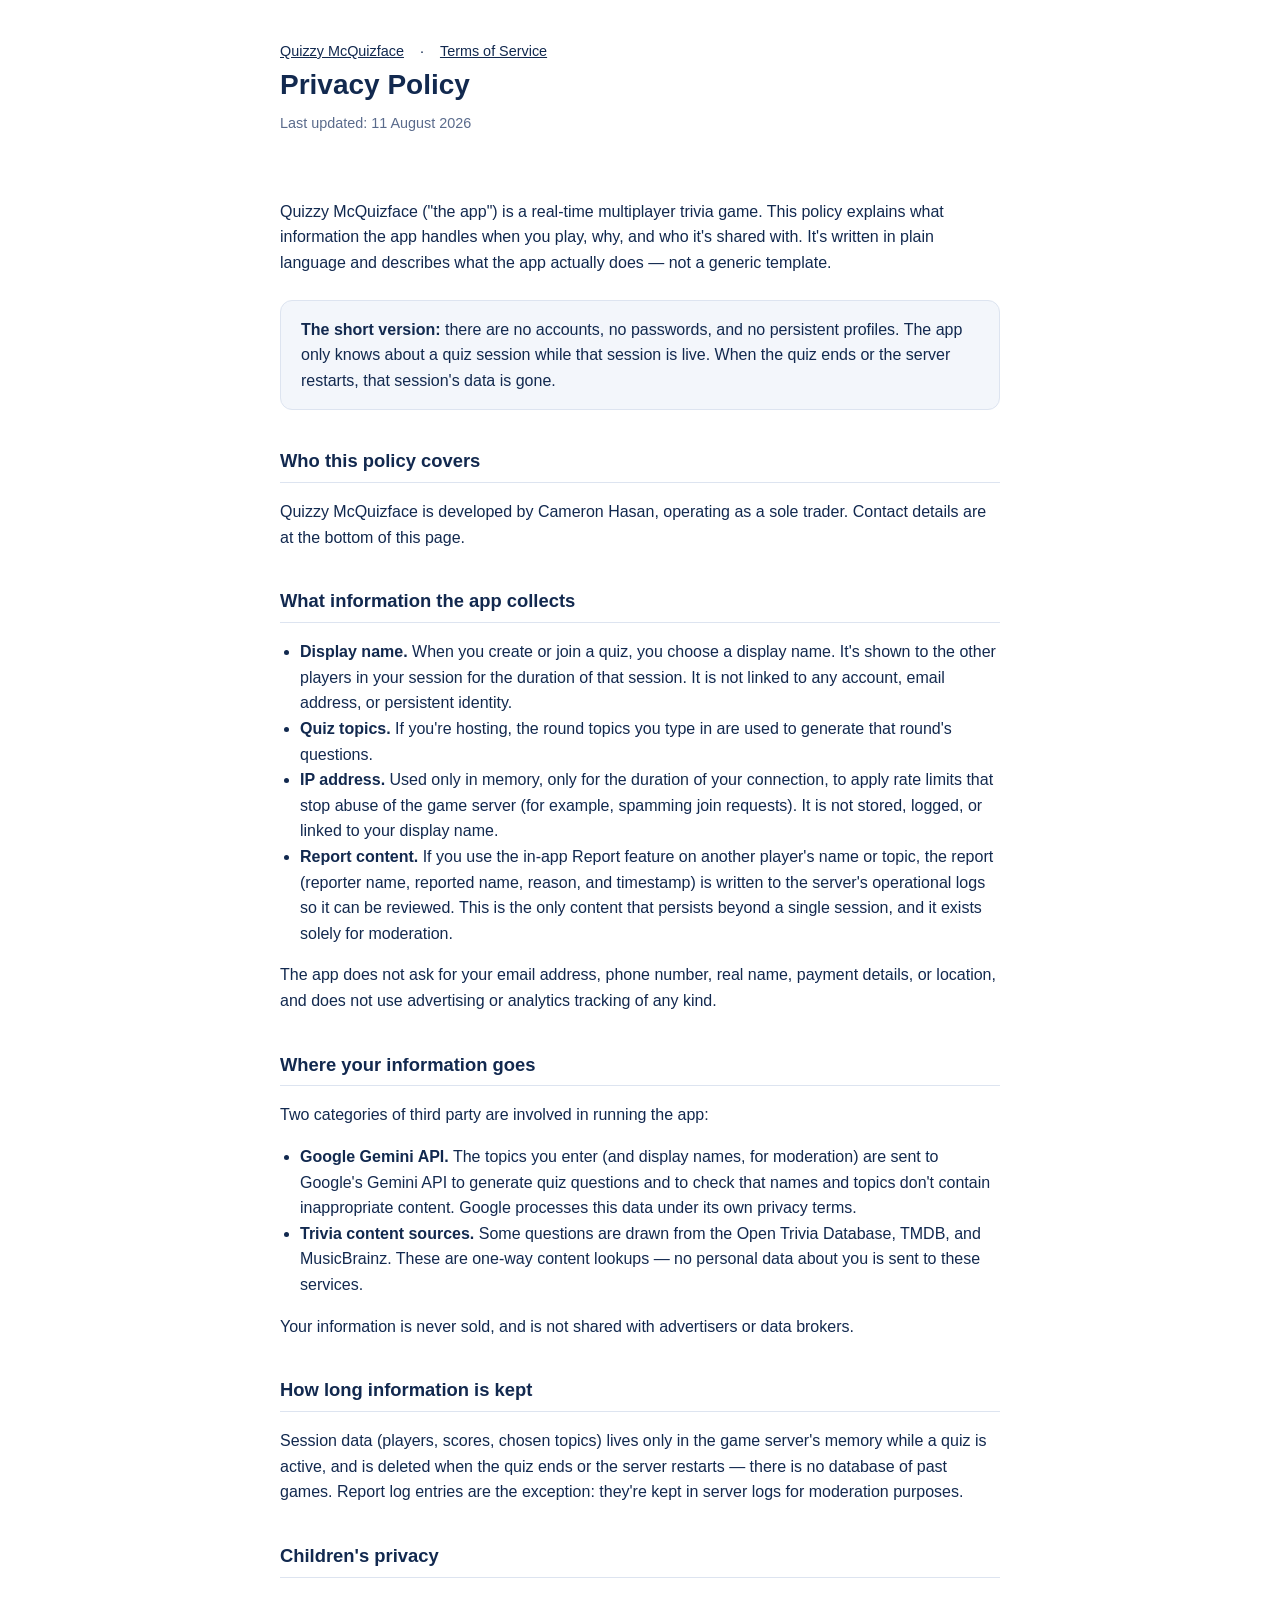
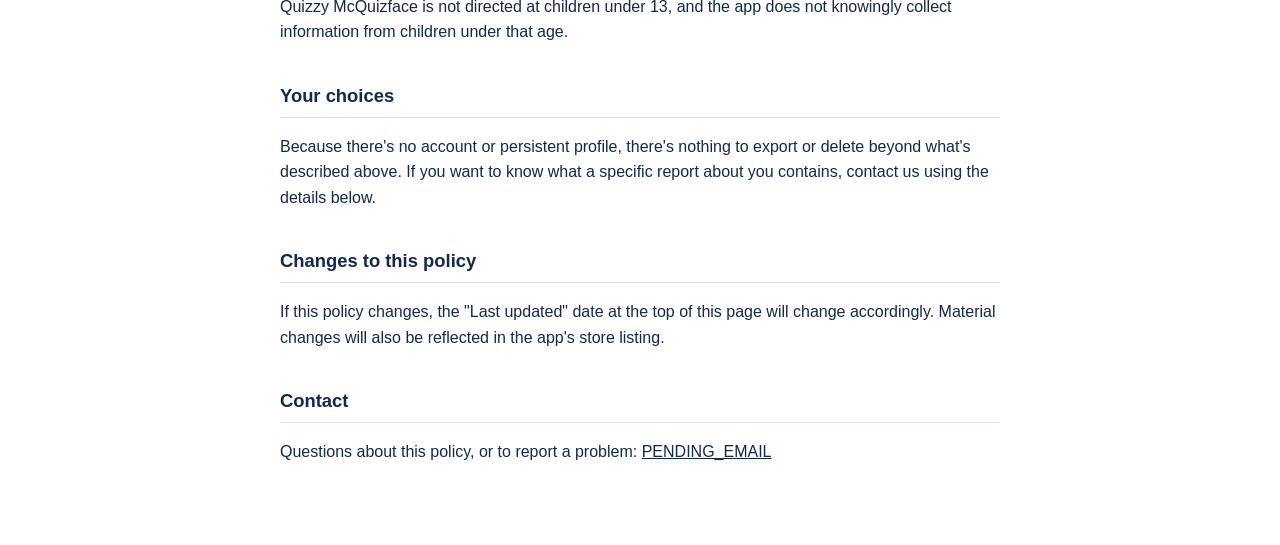
==== privacy.html @ 9223254a "Add Privacy Policy and Terms of Service for Quizzy McQuizface" ====
<!doctype html>
<html lang="en">
<head>
<meta charset="utf-8" />
<meta name="viewport" content="width=device-width, initial-scale=1" />
<title>Privacy Policy — Quizzy McQuizface</title>
<link rel="stylesheet" href="style.css" />
</head>
<body>
<main>
<header>
<div class="nav"><a href="index.html">Quizzy McQuizface</a> · <a href="terms.html">Terms of Service</a></div>
<h1>Privacy Policy</h1>
<p class="updated">Last updated: 11 August 2026</p>
</header>

<p>Quizzy McQuizface ("the app") is a real-time multiplayer trivia game. This policy explains what information the
app handles when you play, why, and who it's shared with. It's written in plain language and describes what the
app actually does — not a generic template.</p>

<div class="card">
<strong>The short version:</strong> there are no accounts, no passwords, and no persistent profiles. The app only
knows about a quiz session while that session is live. When the quiz ends or the server restarts, that session's
data is gone.
</div>

<h2>Who this policy covers</h2>
<p>Quizzy McQuizface is developed by Cameron Hasan, operating as a sole trader. Contact details are at the bottom
of this page.</p>

<h2>What information the app collects</h2>
<ul>
<li><strong>Display name.</strong> When you create or join a quiz, you choose a display name. It's shown to the
other players in your session for the duration of that session. It is not linked to any account, email address,
or persistent identity.</li>
<li><strong>Quiz topics.</strong> If you're hosting, the round topics you type in are used to generate that
round's questions.</li>
<li><strong>IP address.</strong> Used only in memory, only for the duration of your connection, to apply rate
limits that stop abuse of the game server (for example, spamming join requests). It is not stored, logged, or
linked to your display name.</li>
<li><strong>Report content.</strong> If you use the in-app Report feature on another player's name or topic, the
report (reporter name, reported name, reason, and timestamp) is written to the server's operational logs so it
can be reviewed. This is the only content that persists beyond a single session, and it exists solely for
moderation.</li>
</ul>
<p>The app does not ask for your email address, phone number, real name, payment details, or location, and does
not use advertising or analytics tracking of any kind.</p>

<h2>Where your information goes</h2>
<p>Two categories of third party are involved in running the app:</p>
<ul>
<li><strong>Google Gemini API.</strong> The topics you enter (and display names, for moderation) are sent to
Google's Gemini API to generate quiz questions and to check that names and topics don't contain inappropriate
content. Google processes this data under its own privacy terms.</li>
<li><strong>Trivia content sources.</strong> Some questions are drawn from the Open Trivia Database, TMDB, and
MusicBrainz. These are one-way content lookups — no personal data about you is sent to these services.</li>
</ul>
<p>Your information is never sold, and is not shared with advertisers or data brokers.</p>

<h2>How long information is kept</h2>
<p>Session data (players, scores, chosen topics) lives only in the game server's memory while a quiz is active,
and is deleted when the quiz ends or the server restarts — there is no database of past games. Report log entries
are the exception: they're kept in server logs for moderation purposes.</p>

<h2>Children's privacy</h2>
<p>Quizzy McQuizface is not directed at children under 13, and the app does not knowingly collect information
from children under that age.</p>

<h2>Your choices</h2>
<p>Because there's no account or persistent profile, there's nothing to export or delete beyond what's described
above. If you want to know what a specific report about you contains, contact us using the details below.</p>

<h2>Changes to this policy</h2>
<p>If this policy changes, the "Last updated" date at the top of this page will change accordingly. Material
changes will also be reflected in the app's store listing.</p>

<h2>Contact</h2>
<p>Questions about this policy, or to report a problem: <a href="mailto:PENDING_EMAIL">PENDING_EMAIL</a></p>
</main>
</body>
</html>
---- style.css ----
:root {
  color-scheme: light dark;
  --bg: #ffffff;
  --fg: #12294f;
  --muted: #5a6b8c;
  --accent: #12294f;
  --card: #f3f6fb;
  --border: #dde4f0;
}

@media (prefers-color-scheme: dark) {
  :root {
    --bg: #0d1220;
    --fg: #eef2fb;
    --muted: #9aa9c7;
    --accent: #8fb4ff;
    --card: #161d33;
    --border: #263257;
  }
}

* { box-sizing: border-box; }

body {
  margin: 0;
  padding: 0 1.25rem 4rem;
  background: var(--bg);
  color: var(--fg);
  font-family: -apple-system, BlinkMacSystemFont, "Segoe UI", Roboto, Helvetica, Arial, sans-serif;
  line-height: 1.6;
}

main {
  max-width: 720px;
  margin: 0 auto;
}

header {
  padding: 2.5rem 0 1rem;
}

h1 {
  font-size: 1.75rem;
  margin: 0 0 0.25rem;
}

.updated {
  color: var(--muted);
  font-size: 0.9rem;
  margin: 0 0 2rem;
}

h2 {
  font-size: 1.15rem;
  margin-top: 2.25rem;
  border-bottom: 1px solid var(--border);
  padding-bottom: 0.4rem;
}

a { color: var(--accent); }

.nav {
  display: flex;
  gap: 1rem;
  font-size: 0.9rem;
}

ul { padding-left: 1.25rem; }

.card {
  background: var(--card);
  border: 1px solid var(--border);
  border-radius: 12px;
  padding: 1rem 1.25rem;
  margin: 1.5rem 0;
}
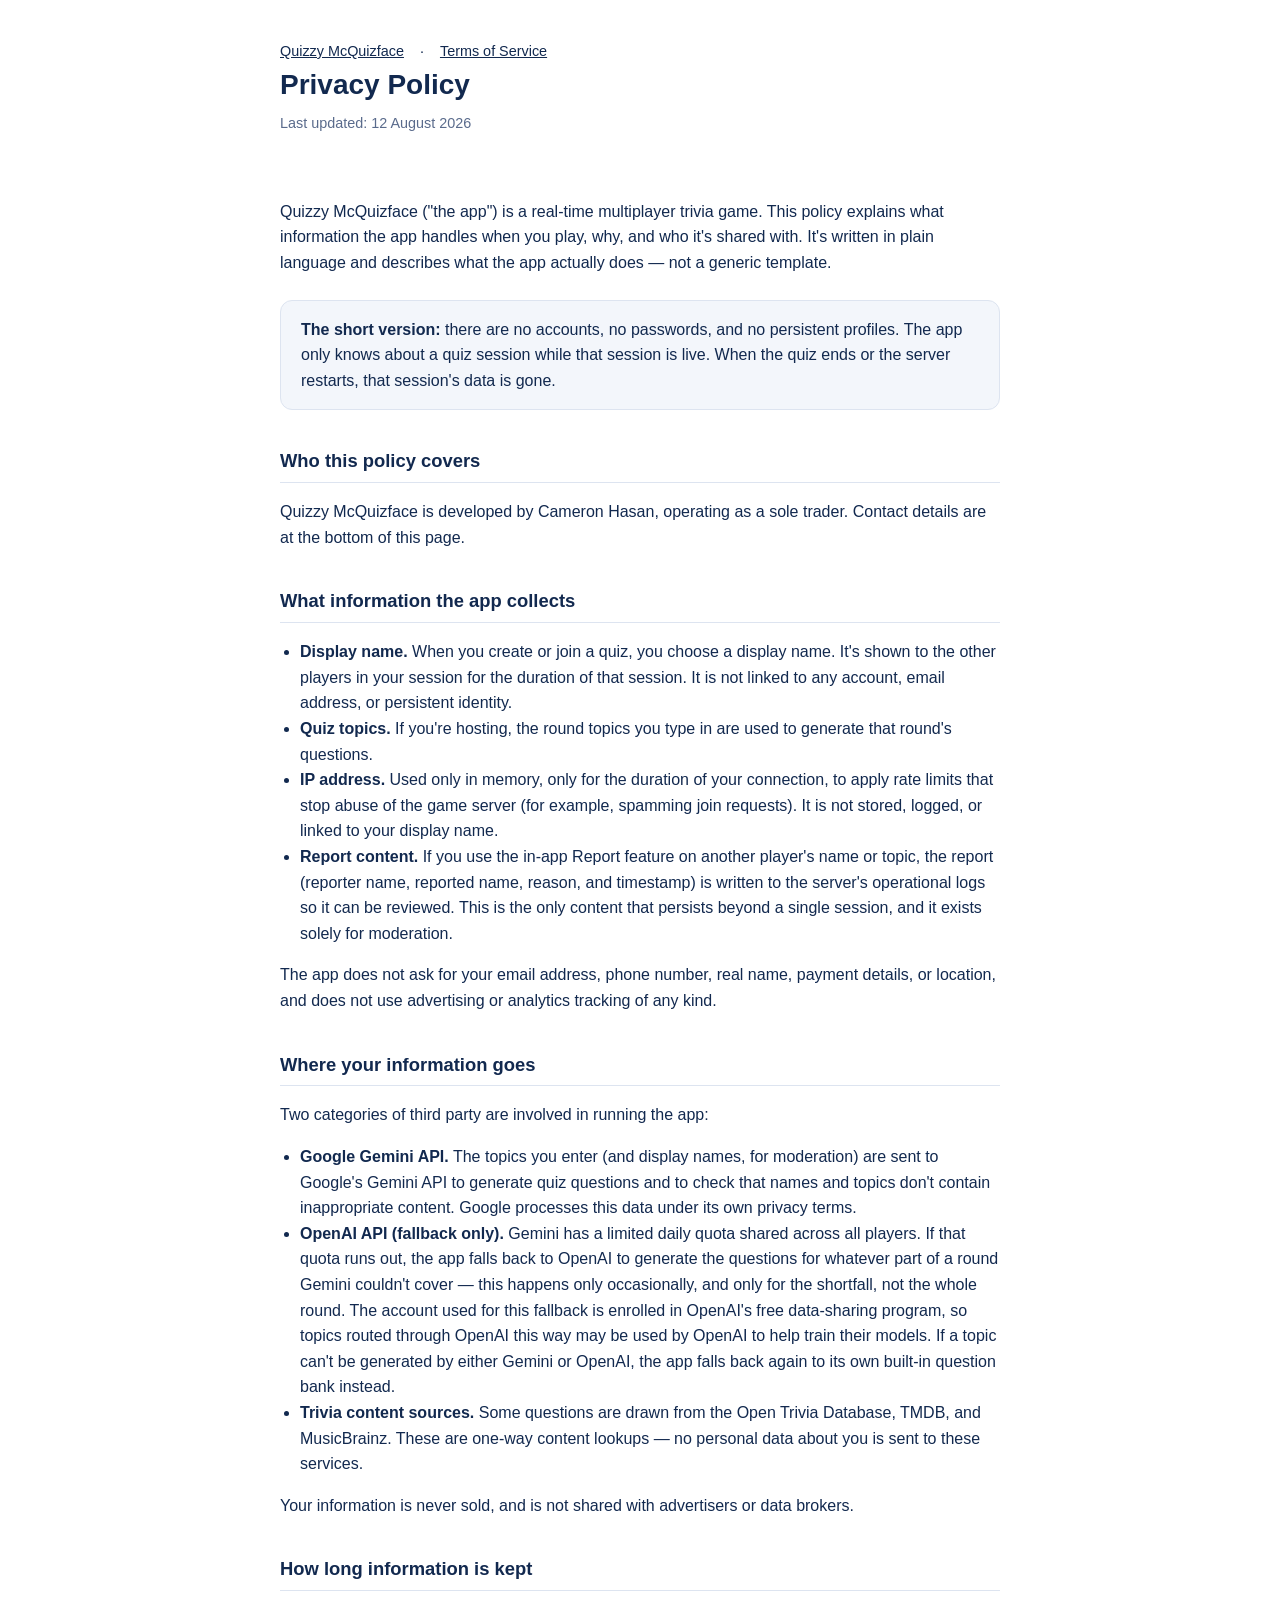
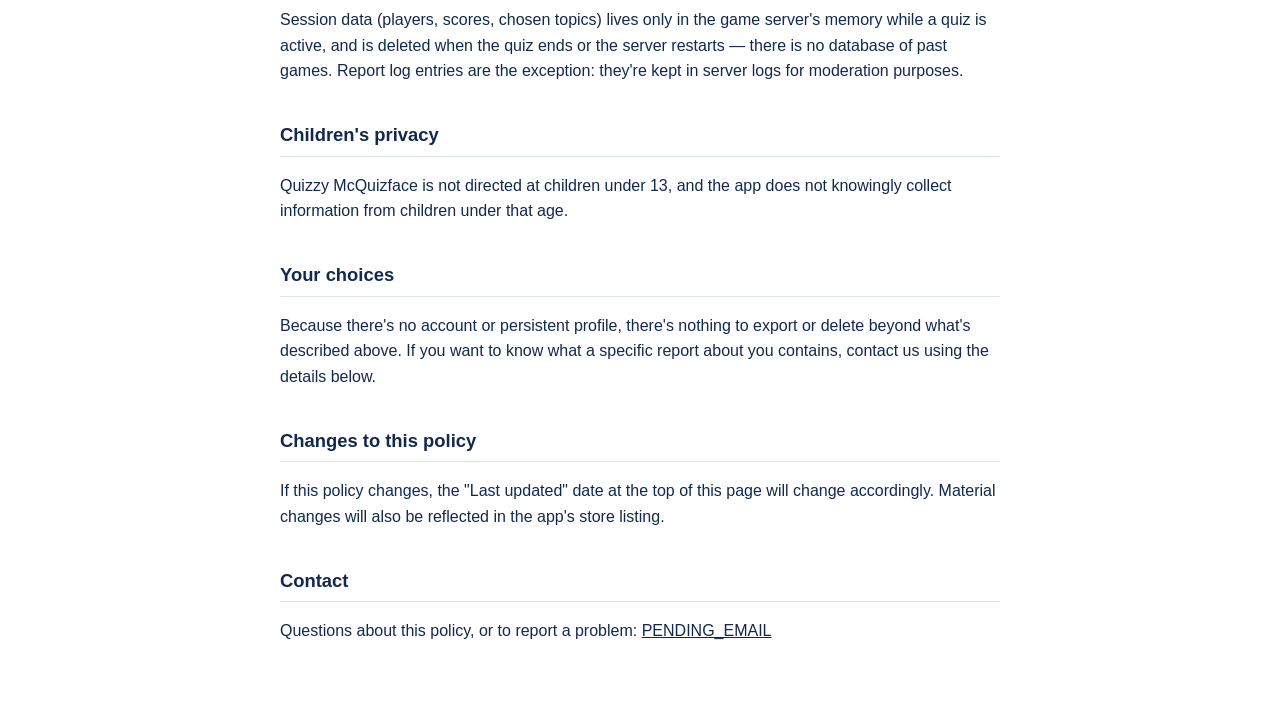
==== commit fd73155c: "Disclose OpenAI fallback for question generation" ====
--- a/privacy.html
+++ b/privacy.html
@@ -4,14 +4,14 @@
 <meta charset="utf-8" />
 <meta name="viewport" content="width=device-width, initial-scale=1" />
 <title>Privacy Policy — Quizzy McQuizface</title>
-<link rel="stylesheet" href="style.css" />
+<link rel="stylesheet" href="style.css?v=2" />
 </head>
 <body>
 <main>
 <header>
 <div class="nav"><a href="index.html">Quizzy McQuizface</a> · <a href="terms.html">Terms of Service</a></div>
 <h1>Privacy Policy</h1>
-<p class="updated">Last updated: 11 August 2026</p>
+<p class="updated">Last updated: 12 August 2026</p>
 </header>
 
 <p>Quizzy McQuizface ("the app") is a real-time multiplayer trivia game. This policy explains what information the
@@ -52,6 +52,12 @@
 <li><strong>Google Gemini API.</strong> The topics you enter (and display names, for moderation) are sent to
 Google's Gemini API to generate quiz questions and to check that names and topics don't contain inappropriate
 content. Google processes this data under its own privacy terms.</li>
+<li><strong>OpenAI API (fallback only).</strong> Gemini has a limited daily quota shared across all players. If
+that quota runs out, the app falls back to OpenAI to generate the questions for whatever part of a round Gemini
+couldn't cover — this happens only occasionally, and only for the shortfall, not the whole round. The account used
+for this fallback is enrolled in OpenAI's free data-sharing program, so topics routed through OpenAI this way may
+be used by OpenAI to help train their models. If a topic can't be generated by either Gemini or OpenAI, the app
+falls back again to its own built-in question bank instead.</li>
 <li><strong>Trivia content sources.</strong> Some questions are drawn from the Open Trivia Database, TMDB, and
 MusicBrainz. These are one-way content lookups — no personal data about you is sent to these services.</li>
 </ul>
--- a/style.css
+++ b/style.css
@@ -1,5 +1,4 @@
 :root {
-  color-scheme: light dark;
   --bg: #ffffff;
   --fg: #12294f;
   --muted: #5a6b8c;
@@ -8,27 +7,22 @@
   --border: #dde4f0;
 }
 
-@media (prefers-color-scheme: dark) {
-  :root {
-    --bg: #0d1220;
-    --fg: #eef2fb;
-    --muted: #9aa9c7;
-    --accent: #8fb4ff;
-    --card: #161d33;
-    --border: #263257;
-  }
+* { box-sizing: border-box; }
+
+html {
+  background: #ffffff;
 }
-
-* { box-sizing: border-box; }
 
 body {
   margin: 0;
   padding: 0 1.25rem 4rem;
-  background: var(--bg);
-  color: var(--fg);
+  background: var(--bg) !important;
+  color: var(--fg) !important;
   font-family: -apple-system, BlinkMacSystemFont, "Segoe UI", Roboto, Helvetica, Arial, sans-serif;
   line-height: 1.6;
 }
+
+h1, h2, p, li, a, .updated { color: inherit; }
 
 main {
   max-width: 720px;
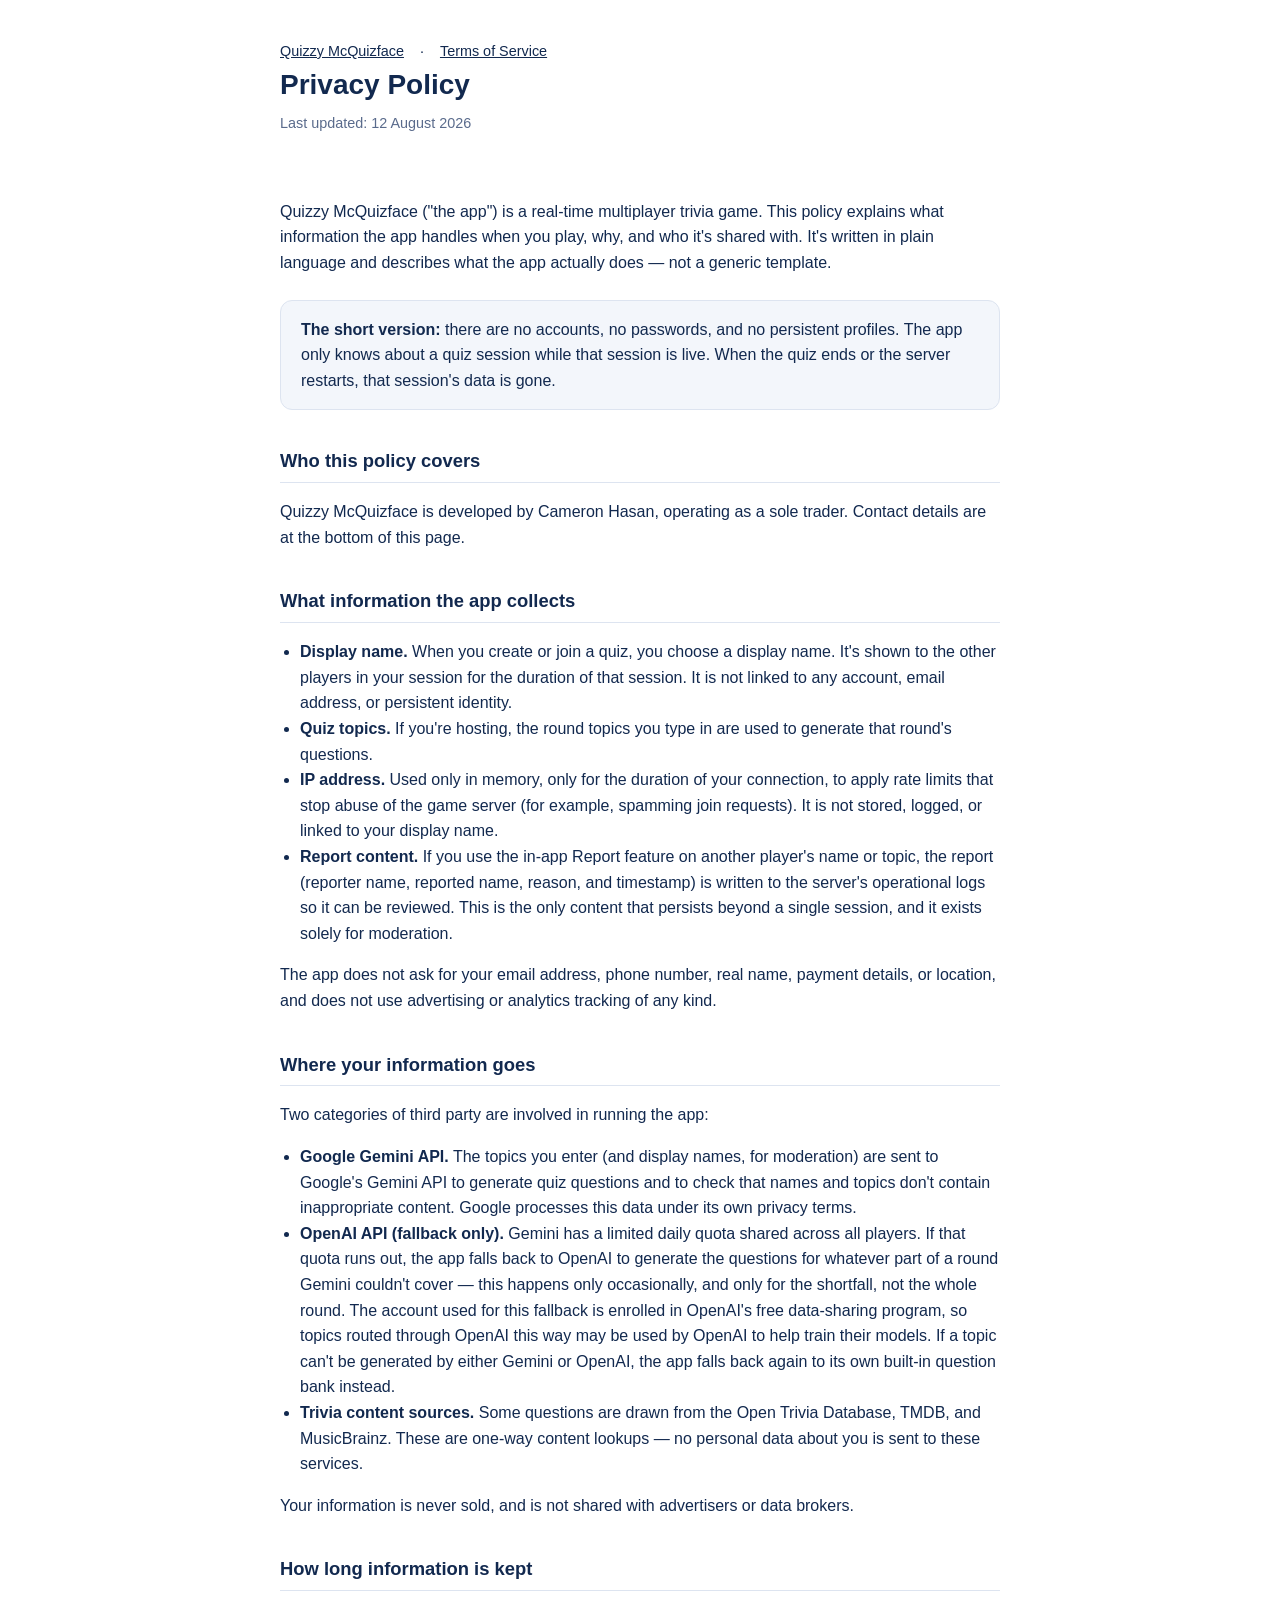
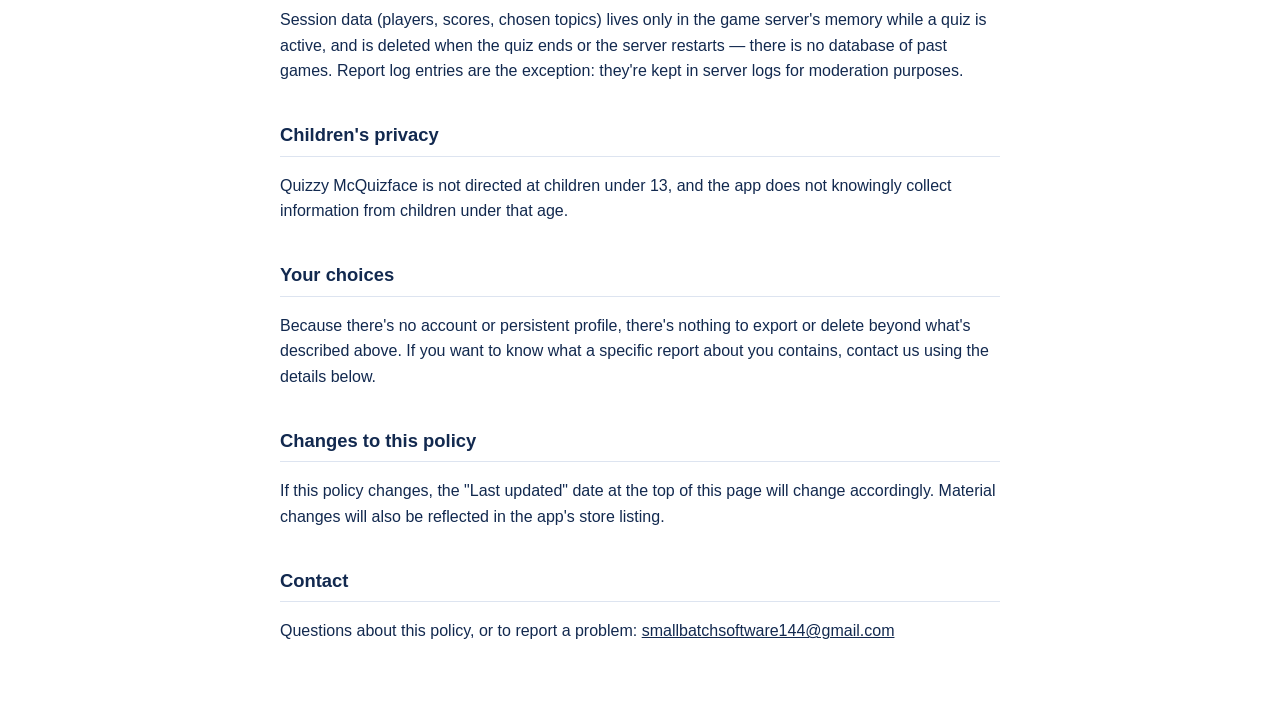
==== commit ce082b8c: "Add real support/abuse-report contact email" ====
--- a/privacy.html
+++ b/privacy.html
@@ -81,7 +81,7 @@
 changes will also be reflected in the app's store listing.</p>
 
 <h2>Contact</h2>
-<p>Questions about this policy, or to report a problem: <a href="mailto:PENDING_EMAIL">PENDING_EMAIL</a></p>
+<p>Questions about this policy, or to report a problem: <a href="mailto:smallbatchsoftware144@gmail.com">smallbatchsoftware144@gmail.com</a></p>
 </main>
 </body>
 </html>
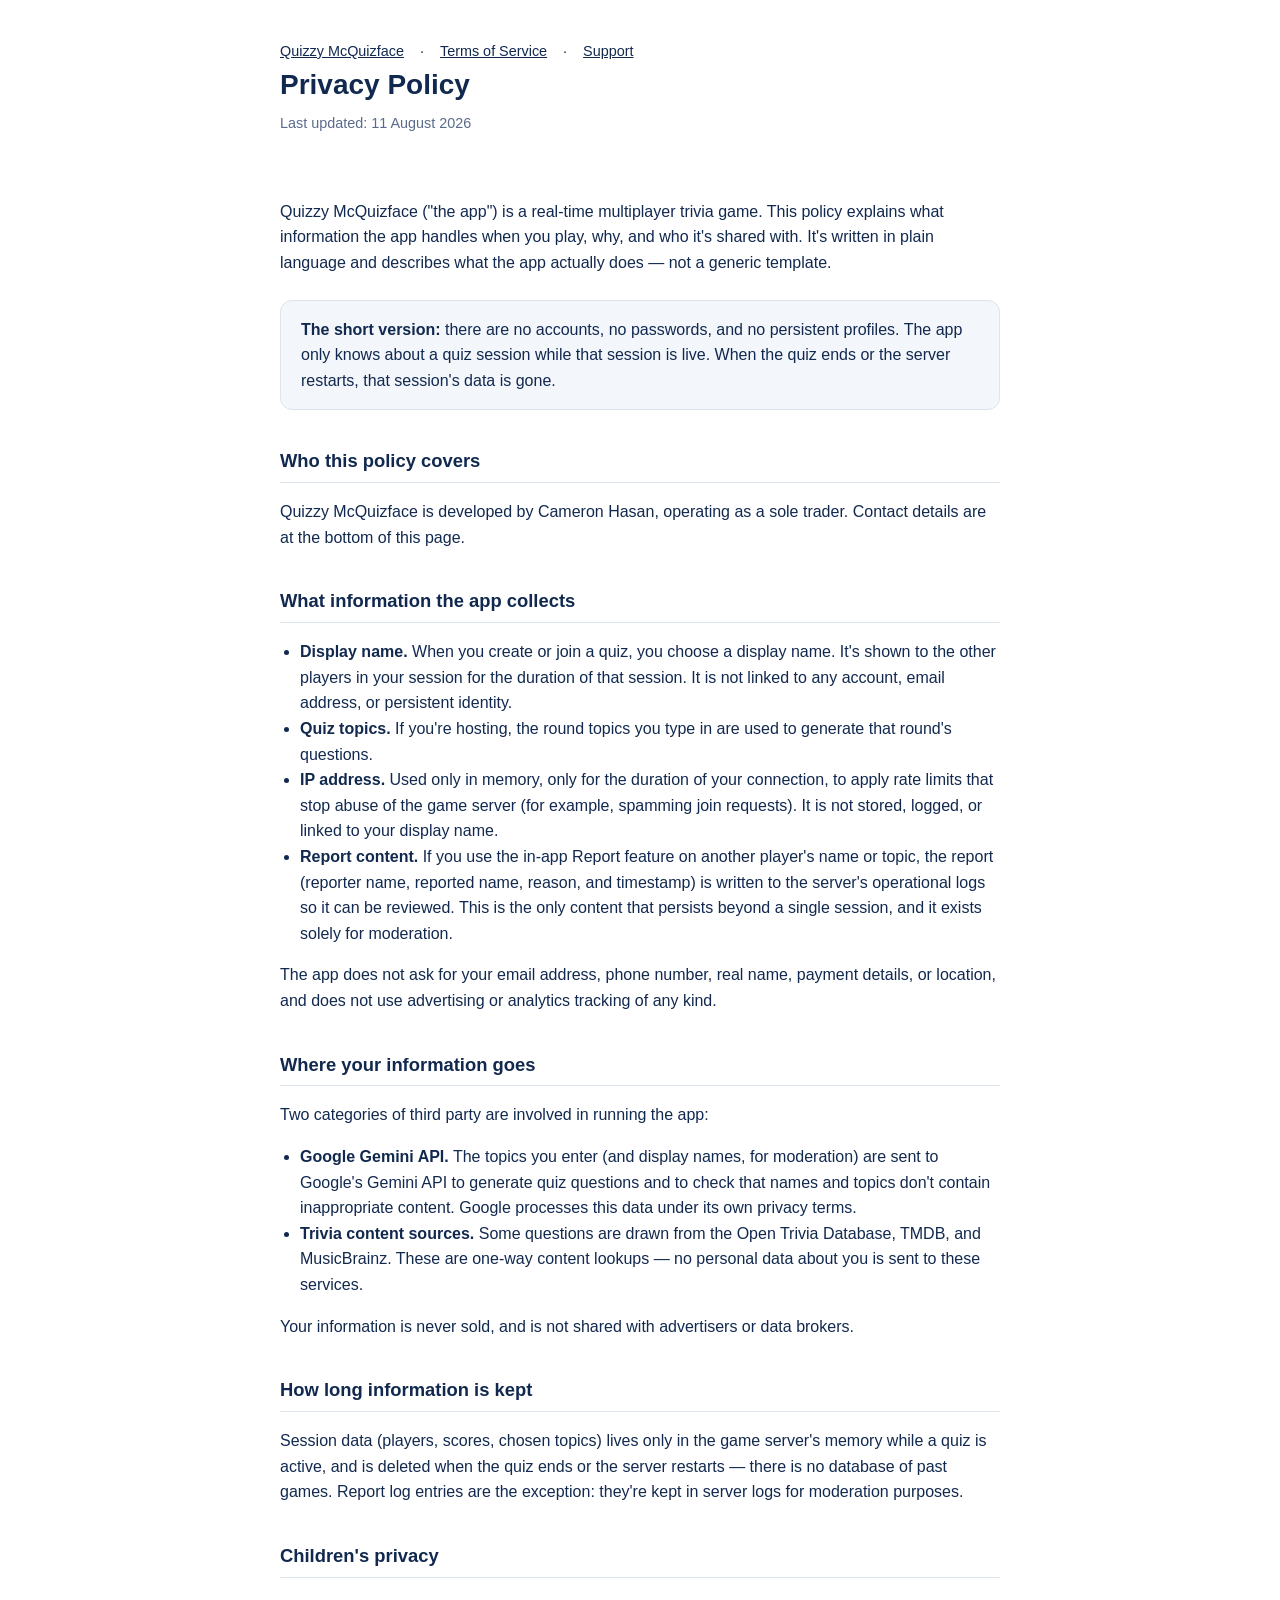
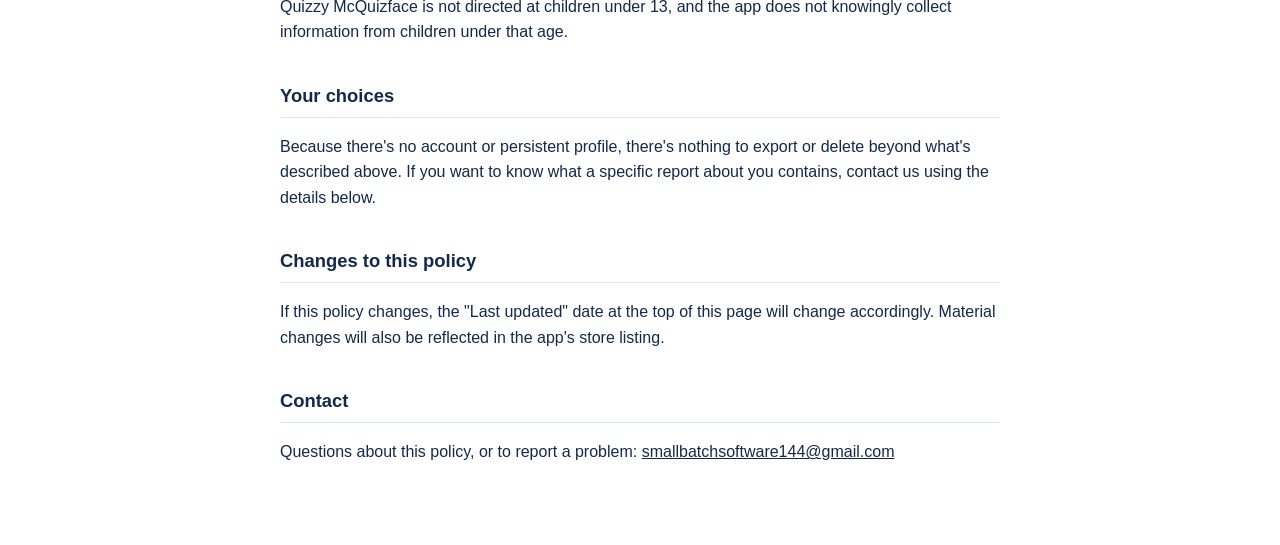
==== commit 3b080a13: "Add Support page and fix placeholder contact email privacy.html and terms.html still had the literal" ====
--- a/privacy.html
+++ b/privacy.html
@@ -9,9 +9,9 @@
 <body>
 <main>
 <header>
-<div class="nav"><a href="index.html">Quizzy McQuizface</a> · <a href="terms.html">Terms of Service</a></div>
+<div class="nav"><a href="index.html">Quizzy McQuizface</a> · <a href="terms.html">Terms of Service</a> · <a href="support.html">Support</a></div>
 <h1>Privacy Policy</h1>
-<p class="updated">Last updated: 12 August 2026</p>
+<p class="updated">Last updated: 11 August 2026</p>
 </header>
 
 <p>Quizzy McQuizface ("the app") is a real-time multiplayer trivia game. This policy explains what information the
@@ -52,12 +52,6 @@
 <li><strong>Google Gemini API.</strong> The topics you enter (and display names, for moderation) are sent to
 Google's Gemini API to generate quiz questions and to check that names and topics don't contain inappropriate
 content. Google processes this data under its own privacy terms.</li>
-<li><strong>OpenAI API (fallback only).</strong> Gemini has a limited daily quota shared across all players. If
-that quota runs out, the app falls back to OpenAI to generate the questions for whatever part of a round Gemini
-couldn't cover — this happens only occasionally, and only for the shortfall, not the whole round. The account used
-for this fallback is enrolled in OpenAI's free data-sharing program, so topics routed through OpenAI this way may
-be used by OpenAI to help train their models. If a topic can't be generated by either Gemini or OpenAI, the app
-falls back again to its own built-in question bank instead.</li>
 <li><strong>Trivia content sources.</strong> Some questions are drawn from the Open Trivia Database, TMDB, and
 MusicBrainz. These are one-way content lookups — no personal data about you is sent to these services.</li>
 </ul>
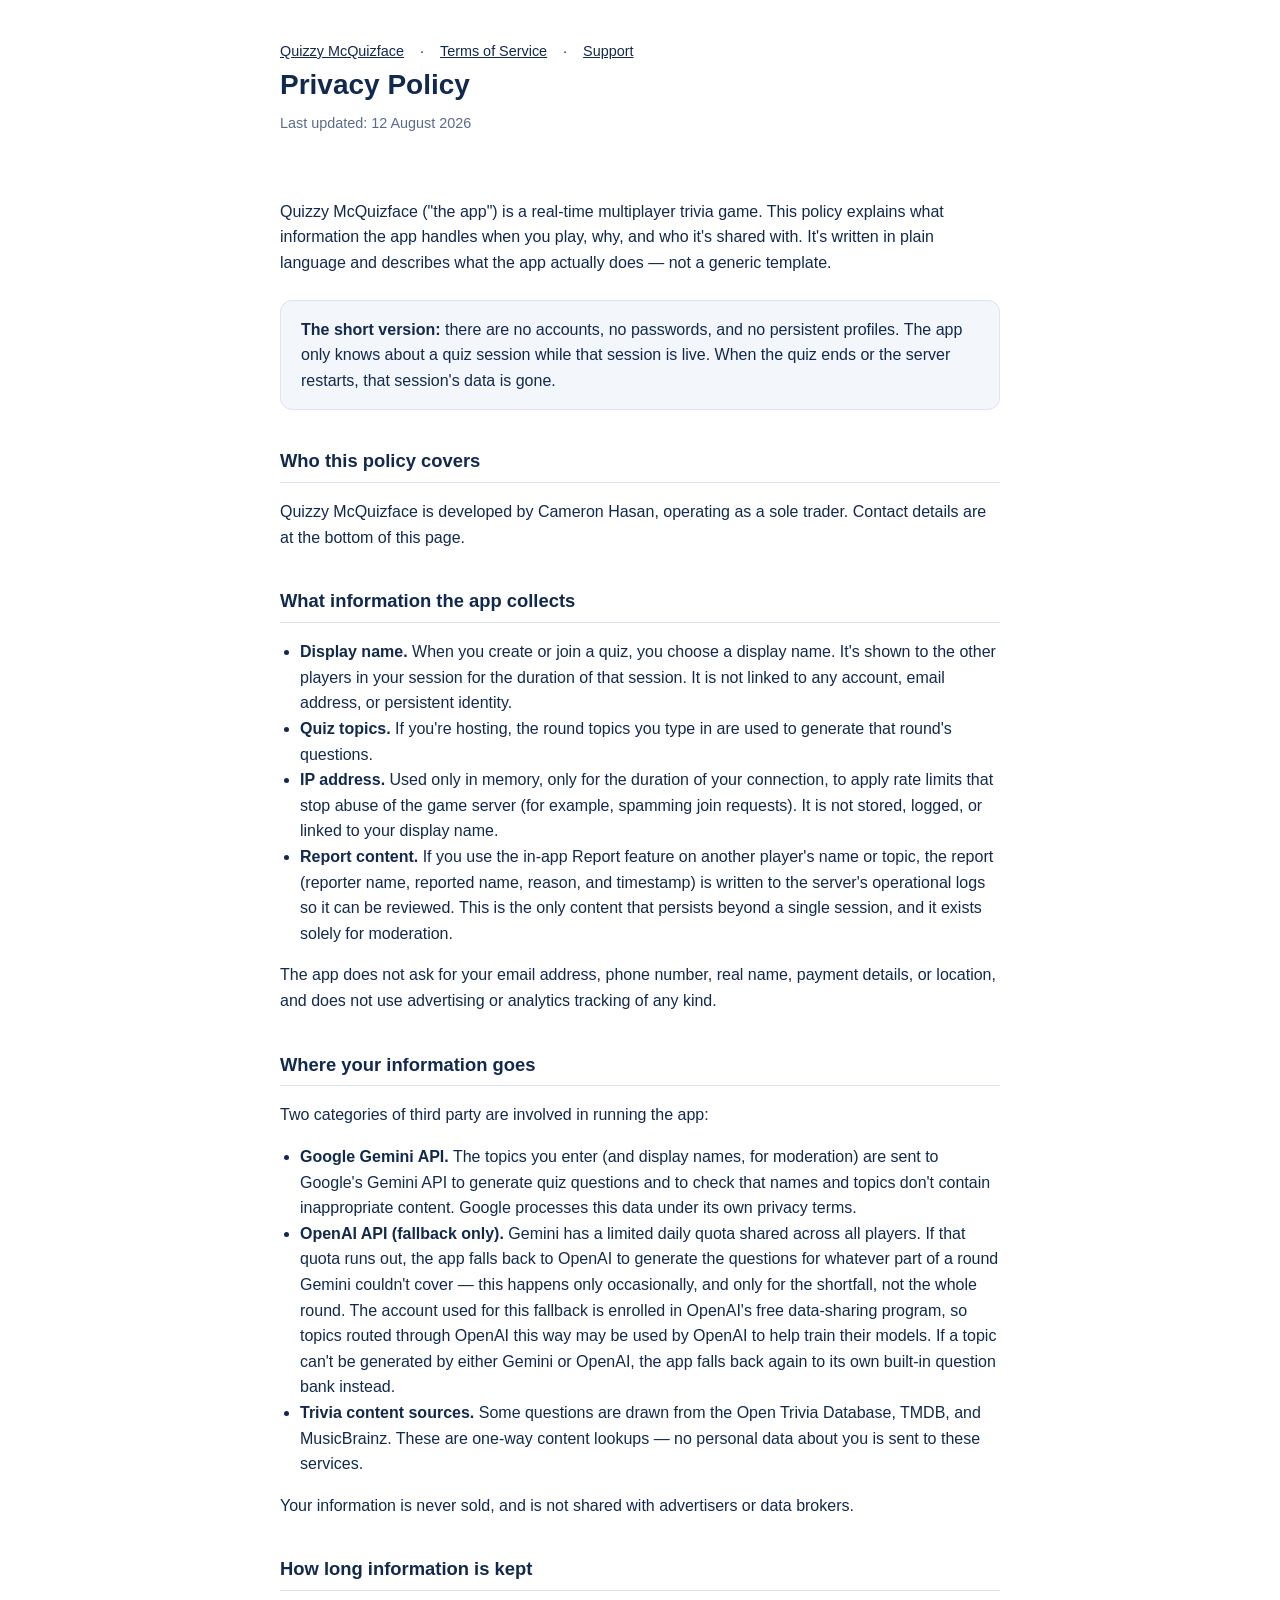
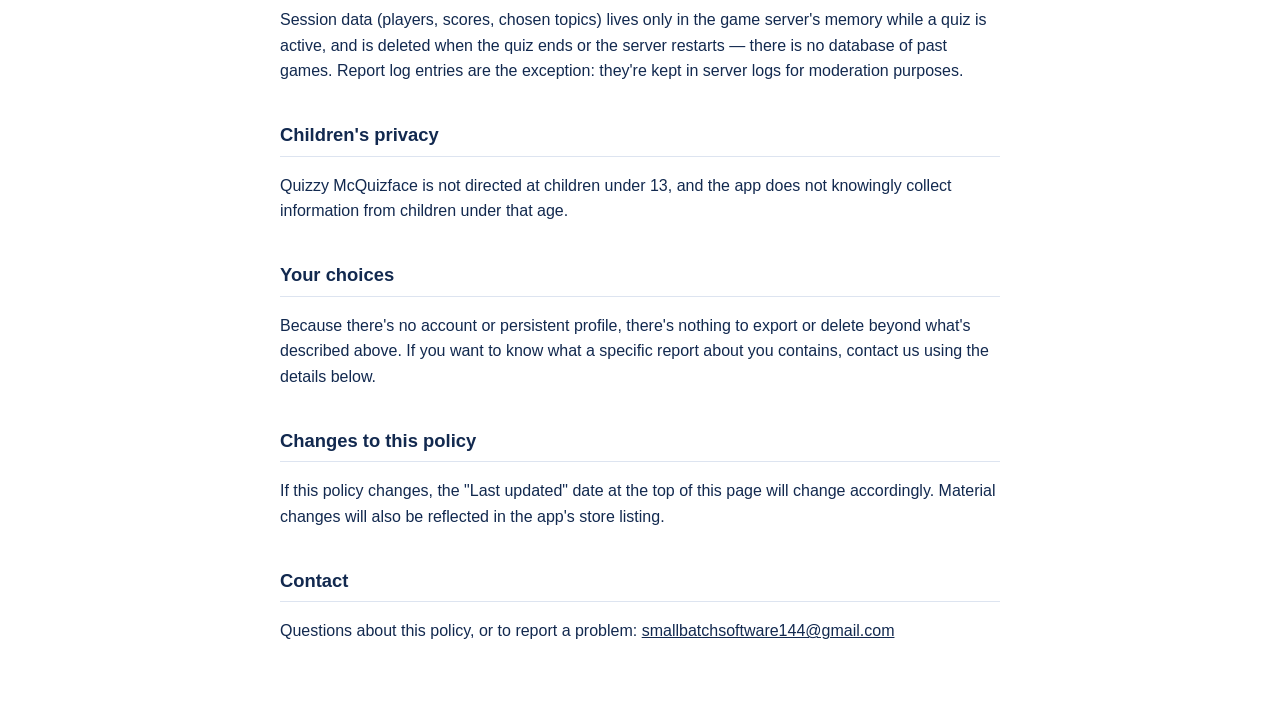
==== commit a57012b8: "Merge origin/main (OpenAI disclosure + email fix) with local Support page work" ====
--- a/privacy.html
+++ b/privacy.html
@@ -11,7 +11,7 @@
 <header>
 <div class="nav"><a href="index.html">Quizzy McQuizface</a> · <a href="terms.html">Terms of Service</a> · <a href="support.html">Support</a></div>
 <h1>Privacy Policy</h1>
-<p class="updated">Last updated: 11 August 2026</p>
+<p class="updated">Last updated: 12 August 2026</p>
 </header>
 
 <p>Quizzy McQuizface ("the app") is a real-time multiplayer trivia game. This policy explains what information the
@@ -52,6 +52,12 @@
 <li><strong>Google Gemini API.</strong> The topics you enter (and display names, for moderation) are sent to
 Google's Gemini API to generate quiz questions and to check that names and topics don't contain inappropriate
 content. Google processes this data under its own privacy terms.</li>
+<li><strong>OpenAI API (fallback only).</strong> Gemini has a limited daily quota shared across all players. If
+that quota runs out, the app falls back to OpenAI to generate the questions for whatever part of a round Gemini
+couldn't cover — this happens only occasionally, and only for the shortfall, not the whole round. The account used
+for this fallback is enrolled in OpenAI's free data-sharing program, so topics routed through OpenAI this way may
+be used by OpenAI to help train their models. If a topic can't be generated by either Gemini or OpenAI, the app
+falls back again to its own built-in question bank instead.</li>
 <li><strong>Trivia content sources.</strong> Some questions are drawn from the Open Trivia Database, TMDB, and
 MusicBrainz. These are one-way content lookups — no personal data about you is sent to these services.</li>
 </ul>
